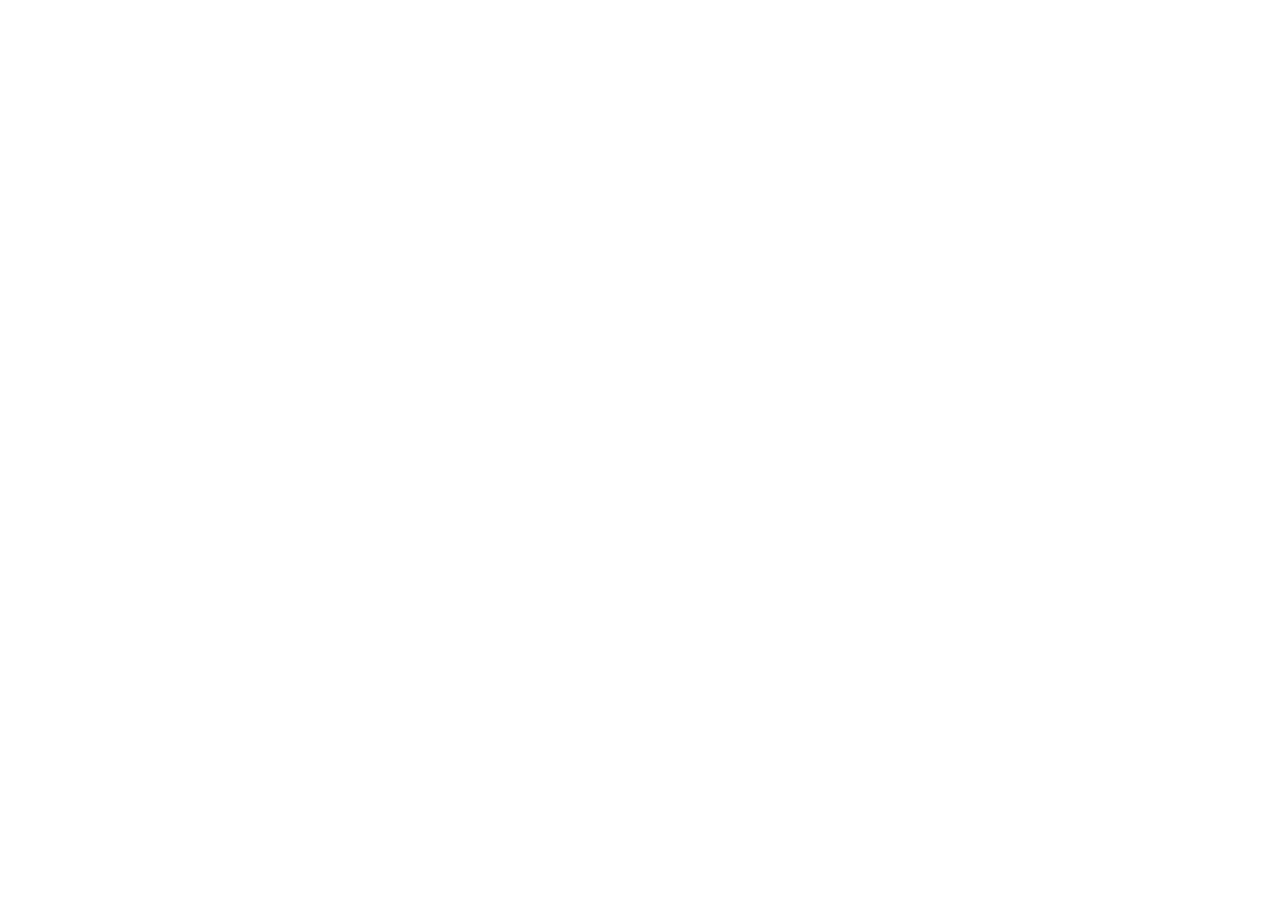
==== index.html @ 0b9d2f1a "Add Solar Horizon index.html" ====
<!doctype html>
<html lang="ru">
<head>
  <meta charset="utf-8">
  <meta name="viewport" content="width=device-width, initial-scale=1, viewport-fit=cover, user-scalable=no">
  <meta name="theme-color" content="#eff4f3" media="(prefers-color-scheme: light)">
  <meta name="theme-color" content="#071923" media="(prefers-color-scheme: dark)">
  <meta name="apple-mobile-web-app-capable" content="yes">
  <meta name="apple-mobile-web-app-status-bar-style" content="default">
  <meta name="apple-mobile-web-app-title" content="Мои дела">
  <meta name="description" content="Личные задачи, проекты, события и идеи. Данные остаются на вашем устройстве.">
  <link rel="manifest" href="./manifest.webmanifest">
  <link rel="apple-touch-icon" href="./apple-touch-icon.png">
  <link rel="icon" type="image/svg+xml" href="./icon.svg">
  <link rel="stylesheet" href="./styles.css">
  <title>Мои дела · Solar Horizon</title>
</head>
<body>
  <div id="app" aria-live="polite"></div>
  <div id="toast" role="status" aria-live="polite"></div>
  <svg xmlns="http://www.w3.org/2000/svg" aria-hidden="true" style="position:absolute;width:0;height:0;overflow:hidden">
    <symbol id="i-home" viewBox="0 0 24 24"><path d="m3 10 9-7 9 7v10a1 1 0 0 1-1 1H4a1 1 0 0 1-1-1z"/><path d="M9 21v-7h6v7"/></symbol>
    <symbol id="i-checks" viewBox="0 0 24 24"><rect x="3" y="3" width="18" height="18" rx="5"/><path d="m8 12 3 3 5-6"/></symbol>
    <symbol id="i-layers" viewBox="0 0 24 24"><path d="m12 2 9 5-9 5-9-5 9-5Z"/><path d="m3 12 9 5 9-5M3 17l9 5 9-5"/></symbol>
    <symbol id="i-bookmark" viewBox="0 0 24 24"><path d="M5 4a2 2 0 0 1 2-2h10a2 2 0 0 1 2 2v18l-7-5-7 5V4Z"/></symbol>
    <symbol id="i-more" viewBox="0 0 24 24"><circle cx="5" cy="12" r="1"/><circle cx="12" cy="12" r="1"/><circle cx="19" cy="12" r="1"/></symbol>
    <symbol id="i-plus" viewBox="0 0 24 24"><path d="M12 5v14M5 12h14"/></symbol>
    <symbol id="i-search" viewBox="0 0 24 24"><circle cx="10.5" cy="10.5" r="7"/><path d="m16 16 5 5"/></symbol>
    <symbol id="i-calendar" viewBox="0 0 24 24"><rect x="3" y="5" width="18" height="16" rx="3"/><path d="M7 3v4M17 3v4M3 10h18"/></symbol>
    <symbol id="i-chevron" viewBox="0 0 24 24"><path d="m9 5 7 7-7 7"/></symbol>
    <symbol id="i-close" viewBox="0 0 24 24"><path d="M18 6 6 18M6 6l12 12"/></symbol>
    <symbol id="i-filter" viewBox="0 0 24 24"><path d="M4 7h16M7 12h10M10 17h4"/></symbol>
    <symbol id="i-upload" viewBox="0 0 24 24"><path d="M12 16V3m-5 5 5-5 5 5M4 16v4h16v-4"/></symbol>
    <symbol id="i-download" viewBox="0 0 24 24"><path d="M12 3v13m-5-5 5 5 5-5M4 17v4h16v-4"/></symbol>
    <symbol id="i-lock" viewBox="0 0 24 24"><rect x="4" y="10" width="16" height="12" rx="3"/><path d="M8 10V7a4 4 0 0 1 8 0v3"/></symbol>
    <symbol id="i-sun" viewBox="0 0 24 24"><circle cx="12" cy="12" r="4"/><path d="M12 2v2m0 16v2M4.93 4.93l1.42 1.42m11.3 11.3 1.42 1.42M2 12h2m16 0h2M4.93 19.07l1.42-1.42m11.3-11.3 1.42-1.42"/></symbol>
    <symbol id="i-arrow" viewBox="0 0 24 24"><path d="M7 17 17 7M8 7h9v9"/></symbol>
    <symbol id="i-list" viewBox="0 0 24 24"><path d="M8 6h13M8 12h13M8 18h13M3 6h.01M3 12h.01M3 18h.01"/></symbol>
    <symbol id="i-info" viewBox="0 0 24 24"><circle cx="12" cy="12" r="10"/><path d="M12 11v6M12 7h.01"/></symbol>
  </svg>
  <script src="./app.js" defer></script>
</body>
</html>
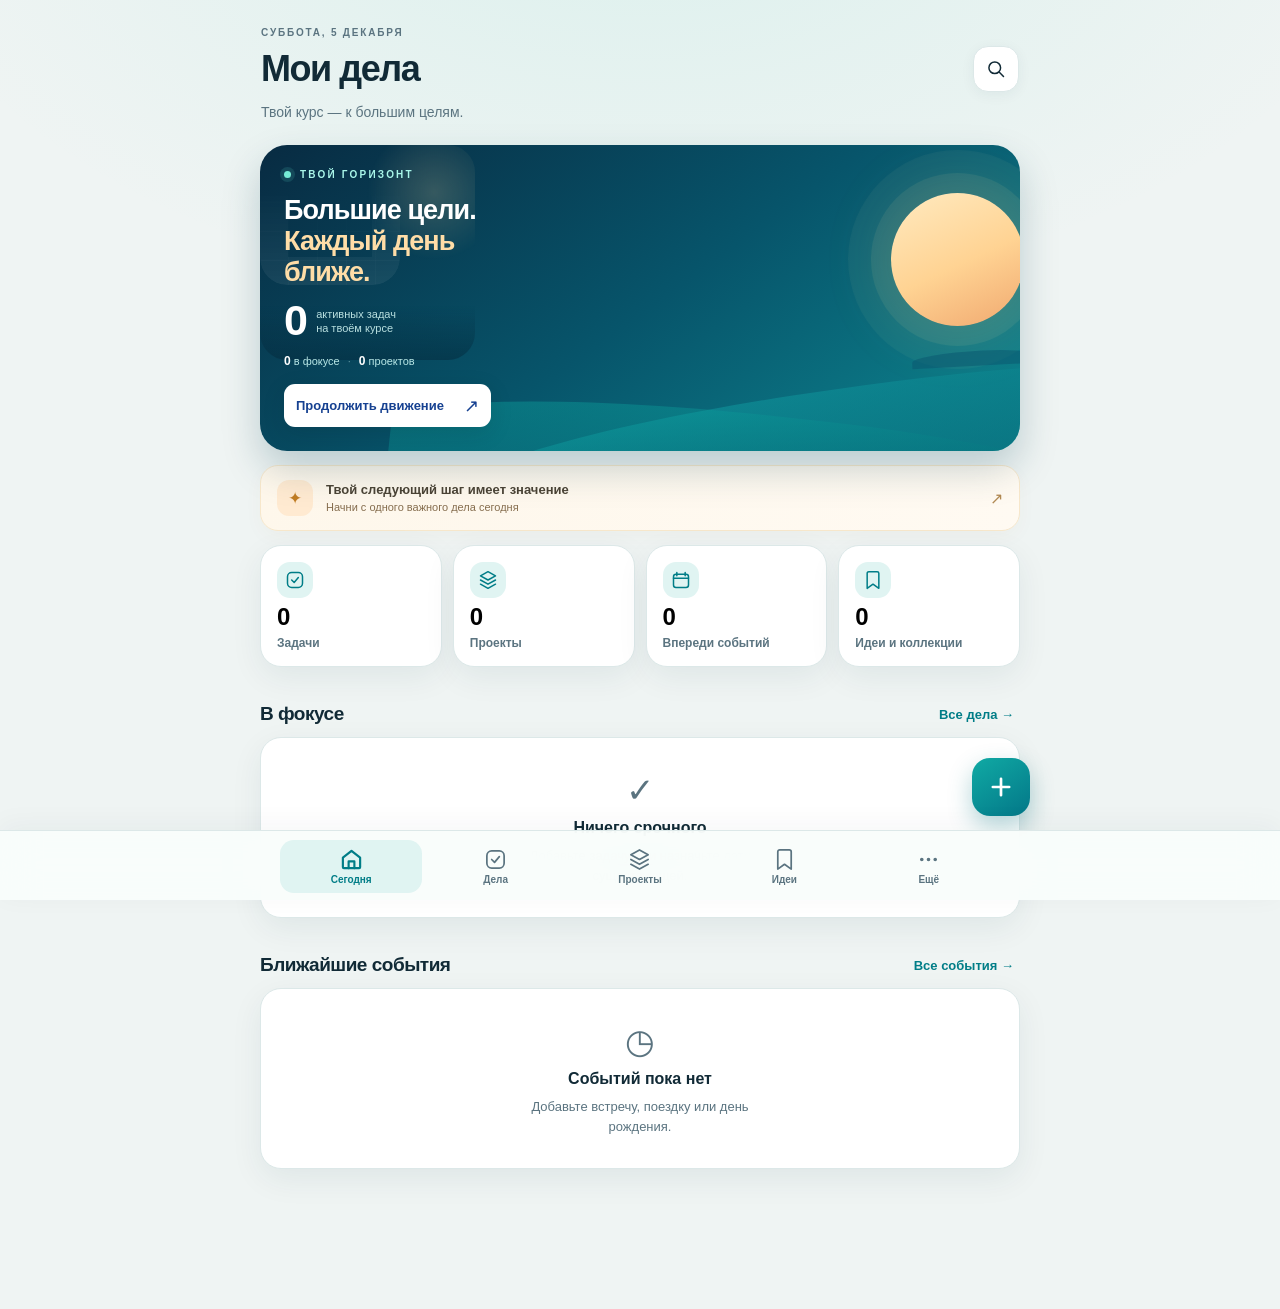
==== commit 8e3835c2: "Fix iPhone filters and release v1.1.1 (index.html)" ====
--- a/index.html
+++ b/index.html
@@ -38,6 +38,6 @@
     <symbol id="i-list" viewBox="0 0 24 24"><path d="M8 6h13M8 12h13M8 18h13M3 6h.01M3 12h.01M3 18h.01"/></symbol>
     <symbol id="i-info" viewBox="0 0 24 24"><circle cx="12" cy="12" r="10"/><path d="M12 11v6M12 7h.01"/></symbol>
   </svg>
-  <script src="./app.js" defer></script>
+  <script src="./app.js?v=1.1.1" defer></script>
 </body>
 </html>
--- a/styles.css
+++ b/styles.css
@@ -0,0 +1,89 @@
+:root{font-family:-apple-system,BlinkMacSystemFont,"SF Pro Text",Inter,"Segoe UI",sans-serif;font-synthesis:none;-webkit-font-smoothing:antialiased;--bg:#f5f7fa;--card:#fff;--ink:#1a293f;--muted:#7d8b9d;--line:#e8edf4;--accent:#2865df;--accent-soft:#e9f0ff;--nav:rgba(255,255,255,.94);--shadow:0 7px 28px rgba(30,48,85,.045);--radius:20px;color-scheme:light}
+:root[data-theme=dark]{--bg:#101722;--card:#1b2635;--ink:#eaf1fa;--muted:#9baac0;--line:#304056;--accent:#8aabff;--accent-soft:#233b63;--nav:rgba(24,35,49,.96);--shadow:0 7px 28px rgba(0,0,0,.13);color-scheme:dark}
+@media(prefers-color-scheme:dark){:root:not([data-theme=light]){--bg:#101722;--card:#1b2635;--ink:#eaf1fa;--muted:#9baac0;--line:#304056;--accent:#8aabff;--accent-soft:#233b63;--nav:rgba(24,35,49,.96);--shadow:0 7px 28px rgba(0,0,0,.13);color-scheme:dark}}
+*,*:before,*:after{box-sizing:border-box}html{height:100%;background:var(--bg);-webkit-text-size-adjust:100%}body{margin:0;background:var(--bg);color:var(--ink);font-size:15px;min-height:100%;-webkit-tap-highlight-color:transparent}button,input,select,textarea{font:inherit}button{cursor:pointer}button:disabled{opacity:.5;cursor:default}a{color:var(--accent);text-decoration:none}:focus-visible{outline:3px solid var(--accent);outline-offset:2px}svg.ico{width:20px;height:20px;fill:none;stroke:currentColor;stroke-width:1.8;stroke-linecap:round;stroke-linejoin:round;flex-shrink:0}
+.shell{max-width:880px;margin:auto;min-height:100dvh;padding-bottom:calc(110px + env(safe-area-inset-bottom))}.topbar{position:relative;padding:calc(27px + env(safe-area-inset-top)) 22px 14px}.eyebrow{font-size:11px;font-weight:750;letter-spacing:.14em;color:var(--muted);text-transform:uppercase}.headrow{display:flex;justify-content:space-between;align-items:center;gap:14px;margin-top:8px}.page-title{font-size:34px;font-weight:790;letter-spacing:-1.3px;line-height:1.1;margin:0}.caption{font-size:13px;color:var(--muted);line-height:1.5}.head-caption{margin:9px 0 0}.circle-btn{border:1px solid var(--line);background:var(--card);border-radius:16px;width:47px;height:47px;display:grid;place-items:center;color:var(--ink);flex:none}.content{padding:10px 22px 24px}.stack{display:flex;flex-direction:column;gap:14px}.section-head{display:flex;justify-content:space-between;align-items:center;margin:22px 0 12px;gap:8px}.section-head h2{font-size:19px;font-weight:780;letter-spacing:-.35px;margin:0}.section-head .secondary-link{font-weight:650;font-size:13px;border:0;background:none;color:var(--accent)}
+.hero{border-radius:26px;background:#173f91;color:#fff;padding:21px 22px;position:relative;overflow:hidden;box-shadow:0 9px 18px rgba(17,56,136,.13)}.hero::before{content:'';width:215px;height:215px;border-radius:50%;position:absolute;right:-92px;top:-102px;background:rgba(255,255,255,.065)}.hero::after{content:'';width:140px;height:140px;border-radius:50%;position:absolute;right:0;bottom:-85px;border:28px solid rgba(255,255,255,.065)}.hero .small{font-size:13px;color:#cddcff}.hero .big{font-size:38px;font-weight:800;letter-spacing:-1px;margin:8px 0 2px}.hero .big small{font-size:17px;font-weight:520}.hero .subtitle{font-size:13px;color:#d7e5ff;margin-top:8px}.hero .hero-cta{background:#fff;color:#164191;border:0;border-radius:11px;font-size:13px;font-weight:750;padding:10px 12px;margin-top:16px}.hero .eyebrow{color:#c3d6fb}
+.tiles{display:grid;grid-template-columns:repeat(2,minmax(0,1fr));gap:11px}.tile{background:var(--card);border:1px solid var(--line);border-radius:20px;padding:16px 15px;min-height:118px;display:flex;flex-direction:column;gap:6px;box-shadow:var(--shadow);text-align:left}.tile .tile-ico{width:36px;height:36px;border-radius:12px;display:grid;place-items:center;background:var(--accent-soft);color:var(--accent)}.tile strong{font-size:19px;font-weight:790}.tile .tile-info{font-size:12px;color:var(--muted)}
+.panel{background:var(--card);border:1px solid var(--line);border-radius:20px;box-shadow:var(--shadow);overflow:hidden}.panel-pad{padding:16px}.entry{display:flex;align-items:flex-start;gap:12px;padding:15px 16px;border-bottom:1px solid var(--line);min-height:70px}.entry:last-child{border-bottom:0}.entry-main{flex:1;min-width:0}.entry-title{font-size:15px;font-weight:640;line-height:1.37;word-break:break-word}.entry-title.done{text-decoration:line-through;color:var(--muted)}.entry-note{margin-top:5px;color:var(--muted);font-size:12px;line-height:1.45;display:flex;align-items:center;gap:5px;flex-wrap:wrap}.entry-date{flex:none;border-radius:10px;background:var(--bg);min-width:55px;text-align:center;padding:8px 6px;font-size:14px;font-weight:780}.entry-date small{display:block;font-size:10px;font-weight:650;color:var(--muted);text-transform:uppercase}.entry-action{border:0;background:none;padding:2px;display:grid;place-items:center;color:var(--muted)}.tick{width:27px;height:27px;border-radius:50%;border:1.9px solid #b4c4d7;display:grid;place-items:center;padding:0;flex:none;color:#fff;background:transparent;margin-top:-1px}.tick.on{background:#1a9b74;border-color:#1a9b74}.tick svg{width:16px;height:16px;stroke-width:2.7}.chip{font-size:11px;font-weight:660;padding:4px 8px;border-radius:8px;background:var(--bg);color:var(--muted);white-space:nowrap}.chip.red{background:#ffe9e8;color:#c34a43}.chip.amber{background:#fff2dd;color:#b97819}.chip.blue{background:var(--accent-soft);color:var(--accent)}.chip.green{background:#e0f8e9;color:#177d53}.chips{display:flex;gap:7px;flex-wrap:wrap}.muted{color:var(--muted)}.empty{display:flex;flex-direction:column;align-items:center;text-align:center;gap:9px;padding:32px 24px;color:var(--muted)}.empty .empty-icon{font-size:34px}.empty b{font-size:16px;color:var(--ink)}.empty .caption{max-width:270px}
+.tabbar{position:fixed;bottom:0;left:0;right:0;z-index:20;background:var(--nav);border-top:1px solid var(--line);backdrop-filter:blur(18px);-webkit-backdrop-filter:blur(18px);padding:9px max(12px,env(safe-area-inset-right)) calc(7px + env(safe-area-inset-bottom)) max(12px,env(safe-area-inset-left))}.tabbar-inner{max-width:720px;margin:auto;display:grid;grid-template-columns:repeat(5,1fr);gap:2px}.tabitem{background:none;border:0;color:var(--muted);display:flex;align-items:center;justify-content:center;gap:3px;flex-direction:column;font-weight:650;font-size:10px;padding:6px 2px;border-radius:13px}.tabitem.on{color:var(--accent);background:var(--accent-soft)}.tabitem .ico{width:23px;height:23px}.fab{position:fixed;bottom:calc(84px + env(safe-area-inset-bottom));right:max(21px,calc((100vw - 820px)/2 + 30px));z-index:19;background:var(--accent);color:white;border:0;width:55px;height:55px;display:grid;place-items:center;border-radius:18px;box-shadow:0 9px 23px rgba(32,94,209,.3)}.fab .ico{width:28px;height:28px;stroke-width:2.3}
+.searchbar{display:flex;align-items:center;gap:10px;background:var(--card);border:1px solid var(--line);border-radius:14px;padding:12px 15px;color:var(--muted);margin:4px 0 12px}.searchbar input{border:0;background:transparent;color:var(--ink);outline:0;width:100%;font-size:16px;min-width:0}.filter-scroll{display:flex;gap:8px;overflow:auto;padding:3px 0 12px;scrollbar-width:none}.filter-scroll::-webkit-scrollbar{display:none}.filter-pill{background:var(--card);border:1px solid var(--line);color:var(--muted);font-size:13px;font-weight:650;border-radius:999px;padding:8px 12px;white-space:nowrap}.filter-pill.on{background:var(--ink);color:var(--card);border-color:var(--ink)}.subheading{font-size:12px;color:var(--muted);font-weight:750;text-transform:uppercase;letter-spacing:.08em;margin:18px 0 10px}.project-card{padding:17px;background:var(--card);border:1px solid var(--line);border-radius:20px;box-shadow:var(--shadow);display:block;color:var(--ink);text-align:left;width:100%}.project-top{display:flex;justify-content:space-between;align-items:center;gap:8px}.project-name{font-size:17px;font-weight:760;letter-spacing:-.25px}.project-desc{color:var(--muted);font-size:12px;margin-top:7px;line-height:1.5}.progress-track{margin:14px 0 6px;background:var(--line);height:6px;border-radius:10px;overflow:hidden}.progress-fill{background:#24a883;height:100%;border-radius:10px;transition:width .2s}.project-footer{display:flex;justify-content:space-between;color:var(--muted);font-size:11px}.collection-card{width:100%;display:flex;align-items:center;gap:14px;padding:16px;text-align:left;background:var(--card);border:1px solid var(--line);border-radius:18px;color:var(--ink)}.collection-em{font-size:24px;width:52px;height:52px;border-radius:15px;background:var(--bg);display:grid;place-items:center;flex:none}.collection-card strong{font-size:16px}.collection-card .ico{margin-left:auto;color:var(--muted)}.collection-hint{font-size:12px;color:var(--muted);margin-top:4px}
+.detail-card{background:var(--card);border:1px solid var(--line);border-radius:20px;padding:20px}.detail-head{display:flex;justify-content:space-between;align-items:start;gap:14px}.detail-title{font-size:23px;font-weight:760;line-height:1.25;letter-spacing:-.5px}.detail-desc{white-space:pre-wrap;word-break:break-word;color:var(--ink);font-size:14px;line-height:1.6;margin:18px 0}.detail-label{font-size:11px;text-transform:uppercase;letter-spacing:.07em;font-weight:700;color:var(--muted);margin:15px 0 6px}.detail-line{font-size:14px}.detail-actions{display:flex;gap:8px;flex-wrap:wrap;margin-top:18px}.btn{border:1px solid var(--line);border-radius:13px;padding:11px 15px;background:var(--card);color:var(--ink);font-size:14px;font-weight:670}.btn.primary{color:white;background:var(--accent);border-color:var(--accent)}.btn.danger{color:#c45352}.btn.wide{width:100%}.btn:active,.tile:active,.collection-card:active,.entry-action:active{transform:scale(.98)}.subtask-row{display:flex;align-items:center;gap:9px;padding:10px 0;border-bottom:1px solid var(--line)}.subtask-row:last-child{border:0}.subtask-row span{flex:1}
+.screen-back{background:transparent;border:0;display:flex;align-items:center;gap:5px;color:var(--accent);padding:0 0 15px;font-weight:650}
+.screen-back .ico{transform:rotate(180deg)}
+.setting-row{padding:18px 16px;border-bottom:1px solid var(--line);display:flex;justify-content:space-between;align-items:center;gap:12px}.setting-row:last-child{border-bottom:0}.setting-row strong{font-size:14px}.setting-row .caption{font-size:12px;margin-top:4px}.setting-row button{white-space:nowrap}.setting-row .col{flex:1}.setting-row select{max-width:122px}.warning{background:#fff2d5;color:#815817;border-radius:13px;padding:12px 14px;font-size:13px;line-height:1.5}.warning strong{display:block;margin-bottom:4px}.footnote{font-size:12px;color:var(--muted);line-height:1.6;margin:16px 2px}
+.overlay{position:fixed;inset:0;z-index:35;background:rgba(10,25,48,.48);display:flex;align-items:flex-end;justify-content:center;padding:0}.sheet{background:var(--card);border-radius:25px 25px 0 0;width:100%;max-width:720px;max-height:94dvh;overflow-y:auto;padding:12px 21px calc(26px + env(safe-area-inset-bottom));overscroll-behavior:contain;box-shadow:0 -12px 40px rgba(0,0,0,.08)}.grabber{height:5px;width:38px;background:var(--line);border-radius:5px;margin:0 auto 15px}.sheet-header{display:flex;align-items:center;justify-content:space-between;gap:8px;margin-bottom:18px}.sheet-header h2{font-size:23px;letter-spacing:-.5px;margin:0}.sheet-close{border:0;background:var(--bg);color:var(--ink);width:36px;height:36px;border-radius:11px;display:grid;place-items:center}.field{display:block;margin:13px 0}.field-label{display:block;font-size:12px;color:var(--muted);font-weight:700;margin-bottom:7px}.field-control{width:100%;padding:12px;border:1px solid var(--line);border-radius:12px;background:var(--bg);color:var(--ink);font-size:16px;outline:none;min-width:0}.field-control:focus{border-color:var(--accent)}textarea.field-control{min-height:94px;resize:vertical;line-height:1.5}.field-row{display:grid;grid-template-columns:1fr 1fr;gap:10px}.type-pills{display:flex;gap:7px;flex-wrap:wrap}.type-pills label{font-size:12px;border-radius:10px;border:1px solid var(--line);padding:9px 11px;font-weight:640;color:var(--muted);cursor:pointer}.type-pills label.selected{background:var(--accent-soft);color:var(--accent);border-color:var(--accent)}.type-pills input{position:absolute;opacity:0;pointer-events:none}.sheet-bottom{display:flex;gap:8px;margin-top:22px}.sheet-bottom .btn{flex:1}.inline-link{border:0;background:none;color:var(--accent);font-size:13px;font-weight:700;padding:3px 0}.import-box{background:var(--bg);border-radius:13px;padding:12px;font-size:12px;color:var(--muted);line-height:1.5;margin-top:12px}.import-box b{color:var(--ink)}.import-preview{max-height:180px;overflow:auto;line-height:1.6}.note-bubble{border:1px solid var(--line);border-radius:12px;padding:14px 16px;display:flex;align-items:center;gap:9px;font-size:13px}.note-bubble .ico{color:var(--accent)}
+#toast{position:fixed;bottom:calc(164px + env(safe-area-inset-bottom));left:50%;transform:translate(-50%,20px);opacity:0;pointer-events:none;z-index:55;max-width:calc(100vw - 32px);min-width:180px;background:var(--ink);color:var(--card);padding:13px 17px;font-size:13px;font-weight:600;text-align:center;border-radius:13px;transition:opacity .2s,transform .2s}#toast.show{opacity:1;transform:translate(-50%,0)}
+@media(min-width:700px){.content{padding-left:34px;padding-right:34px}.topbar{padding-left:34px;padding-right:34px}.tiles{grid-template-columns:repeat(4,1fr)}.fab{right:max(24px,calc((100vw - 820px)/2 + 20px))}}
+@media(max-width:350px){.page-title{font-size:30px}.entry{padding-left:12px;padding-right:12px}.tabitem{font-size:9px}.content{padding-left:15px;padding-right:15px}.topbar{padding-left:15px;padding-right:15px}}
+@media(prefers-reduced-motion:reduce){*{animation:none!important;transition:none!important}}
+
+/* Solar Horizon · refined iPhone design, high-tech coastal visual language */
+:root{
+  font-family:-apple-system,BlinkMacSystemFont,"SF Pro Display","Avenir Next",Inter,"Segoe UI",sans-serif;
+  --bg:#eff4f3;--card:#ffffff;--ink:#112a36;--muted:#5b7480;--line:#dce8e8;
+  --accent:#007d87;--accent-soft:#e0f4f2;--nav:rgba(249,253,251,.94);
+  --shadow:0 10px 32px rgba(14,63,74,.07);--radius:22px;
+}
+:root[data-theme=dark]{--bg:#071923;--card:#102b36;--ink:#eaf6f5;--muted:#99b4ba;--line:#23424c;--accent:#57dfd2;--accent-soft:#153e46;--nav:rgba(9,30,39,.94);--shadow:0 9px 28px rgba(0,0,0,.23)}
+@media(prefers-color-scheme:dark){:root:not([data-theme=light]){--bg:#071923;--card:#102b36;--ink:#eaf6f5;--muted:#99b4ba;--line:#23424c;--accent:#57dfd2;--accent-soft:#153e46;--nav:rgba(9,30,39,.94);--shadow:0 9px 28px rgba(0,0,0,.23)}}
+html,body{background:var(--bg)}
+body{background-image:radial-gradient(ellipse 80% 45% at 50% -10%,rgba(87,215,195,.13),transparent 75%);font-size:15px}
+.shell{max-width:800px}
+.topbar{padding:calc(27px + env(safe-area-inset-top)) 21px 15px}
+.eyebrow{letter-spacing:.18em;font-size:10px;font-weight:800;color:var(--muted)}
+.page-title{font-weight:820;letter-spacing:-1.45px;font-size:36px}
+.head-caption{font-weight:520;font-size:14px;margin:10px 0 0}
+.circle-btn{border-radius:15px;background:var(--card);box-shadow:0 3px 14px rgba(0,57,67,.055);border-color:var(--line);width:46px;height:46px}
+.content{padding:7px 20px 30px}
+.section-head h2{font-weight:770;letter-spacing:-.5px}
+.section-head .secondary-link{color:var(--accent)}
+.hero{min-height:295px;padding:24px;border-radius:27px;background:linear-gradient(144deg,#082b42 0%,#07556b 52%,#0d8690 100%);box-shadow:0 18px 38px rgba(4,63,80,.22);isolation:isolate}
+.hero::before{content:"";position:absolute;inset:0;z-index:-1;pointer-events:none;border-radius:inherit;background:radial-gradient(circle at 81% 22%,rgba(255,218,156,.19),transparent 28%),linear-gradient(transparent 75%,rgba(4,43,62,.55))}
+.hero::after{content:"";position:absolute;inset:0;border-radius:inherit;z-index:-1;pointer-events:none;background-image:linear-gradient(rgba(227,246,242,.035) 1px,transparent 1px),linear-gradient(90deg,rgba(227,246,242,.025) 1px,transparent 1px);background-size:29px 29px;mask-image:linear-gradient(to top,#000,transparent 70%);-webkit-mask-image:linear-gradient(to top,#000,transparent 70%)}
+.hero-body{position:relative;z-index:2;max-width:100%}
+.hero-kicker{font-size:10px;letter-spacing:.22em;font-weight:800;color:#a9f6e9;display:flex;gap:9px;align-items:center}
+.status-dot{display:inline-block;width:7px;height:7px;border-radius:50%;background:#75ebd5;box-shadow:0 0 0 4px rgba(103,238,217,.13)}
+.hero-heading{font-weight:770;font-size:27px;line-height:1.14;letter-spacing:-.9px;margin:15px 0 12px;color:#fff;max-width:260px}
+.hero-heading em{font-style:normal;color:#ffdda7}
+.hero-count{display:flex;align-items:center;gap:10px;margin:8px 0 5px}
+.hero-count-value{font-size:43px;letter-spacing:-1.8px;font-weight:800;line-height:1;color:white}
+.hero-count-caption{font-size:11px;line-height:1.3;color:#b8dfdf}
+.hero-stats{font-size:11px;color:#b8e7e6;display:flex;gap:8px;align-items:center;margin:12px 0}
+.hero-stats b{font-size:12px;color:#fff}
+.hero-stat-divider{opacity:.5}
+.hero-cta{display:flex;gap:20px;align-items:center;background:#fff;color:#074b59;padding:11px 16px;border-radius:13px;font-weight:780;font-size:12px;margin-top:17px;min-height:43px;box-shadow:0 6px 22px rgba(0,28,37,.13)}
+.hero-cta span{font-size:18px}
+.hero-aura{position:absolute;inset:0;pointer-events:none;z-index:1;overflow:hidden}
+.sun-disc{position:absolute;width:133px;height:133px;right:-4px;top:48px;border-radius:50%;background:linear-gradient(155deg,#ffeac0 0%,#ffd393 53%,#f0a86f 100%);box-shadow:0 0 0 20px rgba(255,219,163,.075),0 0 0 43px rgba(255,235,178,.04),0 0 70px rgba(250,188,107,.20)}
+.sea-line{position:absolute;height:96px;left:40%;right:-25%;bottom:0;border-radius:50% 45% 0 0;background:linear-gradient(170deg,rgba(20,184,184,.59),rgba(3,74,95,.53));transform:rotate(-8deg)}
+.sea-line-one{bottom:-35px;left:26%;opacity:.8}
+.sea-line-two{bottom:-61px;left:17%;right:-15%;height:97px;background:linear-gradient(170deg,rgba(15,194,179,.35),rgba(3,81,103,.6));transform:rotate(6deg)}
+.island{position:absolute;width:120px;height:15px;right:-12px;bottom:85px;background:#0b5770;border-radius:100% 70% 0 0;transform:rotate(-3deg);opacity:.53}
+.goal-line{background:linear-gradient(100deg,#fef7eb,#fffaf2);border:1px solid #f7e7cb;display:flex;gap:13px;align-items:center;padding:14px 16px;border-radius:18px;color:#4b4335;box-shadow:0 6px 19px rgba(133,91,22,.035)}
+.goal-line-icon{height:36px;width:36px;display:grid;place-items:center;flex:none;background:#ffead1;border-radius:12px;color:#c17d23;font-size:17px}
+.goal-line-copy{display:flex;flex-direction:column;min-width:0;gap:3px}.goal-line-copy strong{font-size:13px;font-weight:770}.goal-line-copy small{font-size:11px;color:#866e4f;line-height:1.4}.goal-line-arrow{margin-left:auto;color:#b28a53;font-weight:750;font-size:16px}
+.tile{border-radius:21px;padding:16px;background:var(--card);box-shadow:var(--shadow);min-height:119px;gap:5px}
+.tile .tile-ico{border-radius:13px;background:var(--accent-soft);color:var(--accent)}
+.tile strong{font-size:24px;letter-spacing:-.7px;font-weight:820}
+.tile .tile-info{color:var(--muted);font-weight:600}
+.panel,.project-card,.collection-card,.detail-card{border-radius:21px;border-color:var(--line);box-shadow:var(--shadow)}
+.entry{padding:17px 15px;gap:11px}.entry-title{font-weight:670;letter-spacing:-.08px;font-size:15px}
+.entry-note{font-size:11px}.tick{width:29px;height:29px;border-width:2px;border-color:#94bfbe}.tick.on{background:#00a999;border-color:#00a999}
+.chip{background:var(--bg);color:var(--muted);border-radius:9px;font-size:10px;font-weight:700;padding:5px 8px}
+.chip.blue{color:#007580;background:#e0f4f3}.chip.amber{color:#936318;background:#fff1d8}.chip.green{background:#e0f7eb;color:#087c5a}
+.tabbar{border-top:1px solid var(--line);box-shadow:0 -5px 28px rgba(4,54,62,.045)}
+.tabitem{font-size:10px;min-height:53px;border-radius:14px}.tabitem.on{font-weight:800}.tabitem.on .ico{stroke-width:2.25}
+.fab{background:linear-gradient(145deg,#10aaa4,#037788);box-shadow:0 10px 25px rgba(0,115,125,.3);border-radius:18px;width:58px;height:58px}
+.project-card{padding:19px}.project-name{font-weight:770}.progress-track{height:7px;border-radius:14px}.progress-fill{background:linear-gradient(90deg,#05aa9e,#6bd4b9)}
+.collection-em{background:var(--accent-soft);color:var(--accent)}
+.filter-pill.on{background:var(--accent);border-color:var(--accent);color:#fff}
+.btn.primary{background:var(--accent);color:#fff}
+@media(prefers-reduced-motion:no-preference){.hero-aura .sun-disc{animation:solarFloat 7s ease-in-out infinite alternate}.sea-line{animation:seaSwell 9s ease-in-out infinite alternate}.tile,.project-card,.collection-card{transition:transform .18s ease,box-shadow .18s ease}.tile:active,.project-card:active,.collection-card:active{transform:scale(.985)}}
+@keyframes solarFloat{from{transform:translateY(0)}to{transform:translateY(8px)}}
+@keyframes seaSwell{from{transform:translateY(0) rotate(-2deg)}to{transform:translateY(-8px) rotate(2deg)}}
+@media(max-width:370px){.hero{padding:19px;min-height:285px}.hero-heading{font-size:24px}.sun-disc{right:-32px;top:55px}.content{padding-left:16px;padding-right:16px}.topbar{padding-left:17px;padding-right:17px}}
+:root[data-theme=dark] .goal-line{background:linear-gradient(110deg,#28392f,#263a35);border-color:#405342;color:#f2ecd9}
+:root[data-theme=dark] .goal-line-icon{background:#3d4d3b;color:#ffce88}
+:root[data-theme=dark] .goal-line-copy small{color:#c7b89c}
+@media(prefers-color-scheme:dark){:root:not([data-theme=light]) .goal-line{background:linear-gradient(110deg,#28392f,#263a35);border-color:#405342;color:#f2ecd9}:root:not([data-theme=light]) .goal-line-icon{background:#3d4d3b;color:#ffce88}:root:not([data-theme=light]) .goal-line-copy small{color:#c7b89c}}
